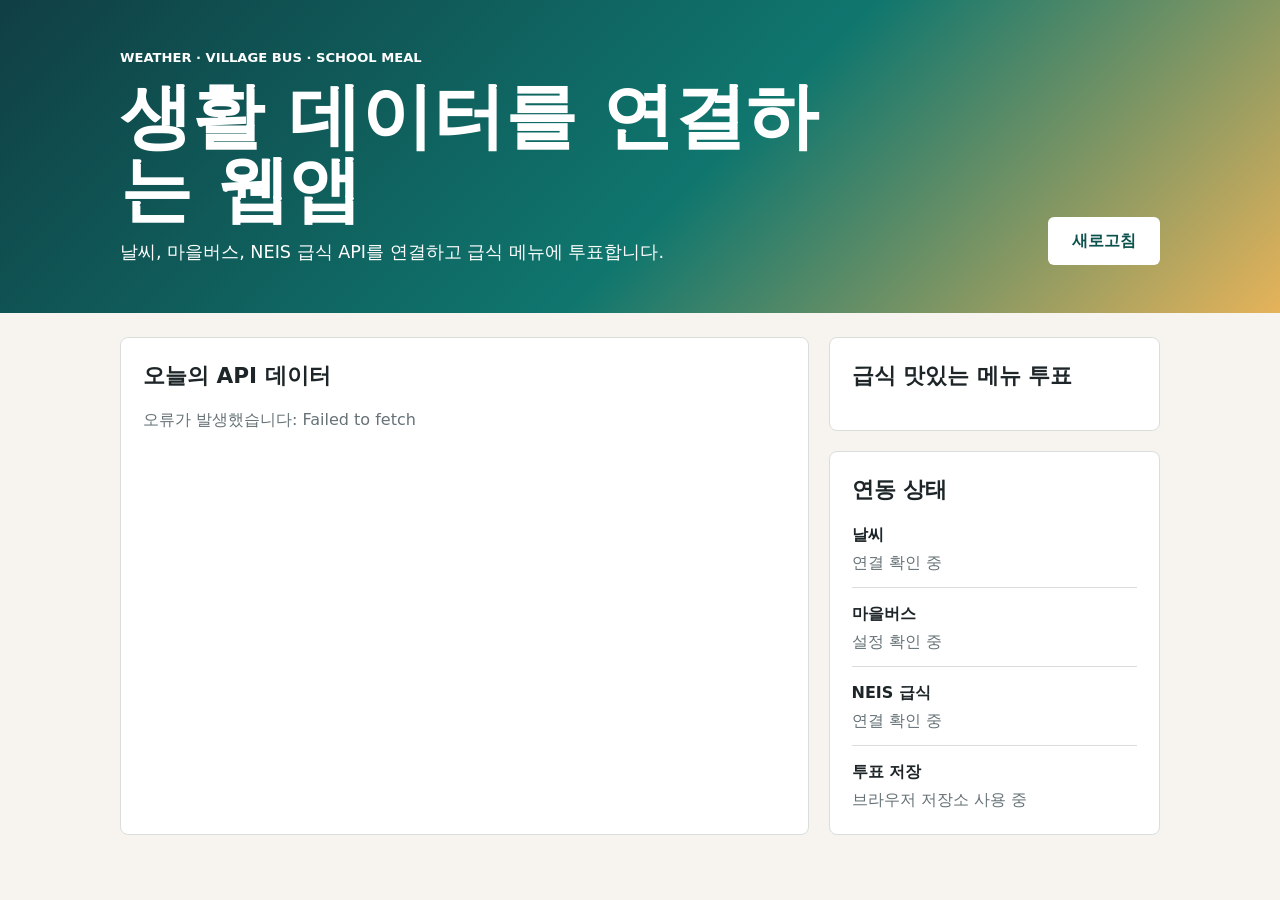
==== index.html @ c8e41b87 "Add vibe webapp lab sample project" ====
<!doctype html>
<html lang="ko">
  <head>
    <meta charset="utf-8">
    <meta name="viewport" content="width=device-width, initial-scale=1">
    <title>생활 데이터 웹앱</title>
    <link rel="stylesheet" href="./css/style.css">
  </head>
  <body>
    <header class="app-header">
      <div>
        <p class="eyebrow">Weather · Village Bus · School Meal</p>
        <h1>생활 데이터를 연결하는 웹앱</h1>
        <p class="lead">날씨, 마을버스, NEIS 급식 API를 연결하고 급식 메뉴에 투표합니다.</p>
      </div>
      <button id="refreshButton" type="button">새로고침</button>
    </header>
    <main class="layout">
      <section class="panel api-panel">
        <h2>오늘의 API 데이터</h2>
        <div id="status" class="status">초기 데이터를 불러오는 중...</div>
        <div id="apiGrid" class="api-grid"></div>
      </section>
      <section class="panel vote-panel">
        <h2>급식 맛있는 메뉴 투표</h2>
        <div id="mealVote" class="vote-list"></div>
      </section>
      <section class="panel side-panel">
        <h2>연동 상태</h2>
        <dl class="connection-list">
          <div><dt>날씨</dt><dd id="weatherState">연결 확인 중</dd></div>
          <div><dt>마을버스</dt><dd id="busState">설정 확인 중</dd></div>
          <div><dt>NEIS 급식</dt><dd id="mealState">연결 확인 중</dd></div>
          <div><dt>투표 저장</dt><dd id="voteState">브라우저 저장소 사용 중</dd></div>
        </dl>
      </section>
    </main>
    <script src="./js/config.js"></script>
    <script src="./js/adapters/api-services.js"></script>
    <script src="./js/adapters/vote-store.js"></script>
    <script src="./js/app.js"></script>
  </body>
</html>
---- css/style.css ----
:root{color-scheme:light;--bg:#f7f4ef;--surface:#fff;--text:#1d2528;--muted:#667277;--line:#d9dedc;--accent:#0f766e;--accent-dark:#0b514d}*{box-sizing:border-box}body{margin:0;background:var(--bg);color:var(--text);font-family:system-ui,-apple-system,BlinkMacSystemFont,"Segoe UI",sans-serif;line-height:1.5}.app-header{display:flex;min-height:280px;align-items:end;justify-content:space-between;gap:24px;padding:48px max(24px,calc((100vw - 1040px)/2));background:linear-gradient(135deg,#103f44 0%,#0f766e 55%,#e6b35a 100%);color:white}.eyebrow{margin:0 0 12px;font-size:.82rem;font-weight:700;letter-spacing:0;text-transform:uppercase}h1,h2,p{margin-top:0}h1{max-width:760px;margin-bottom:12px;font-size:clamp(2.2rem,7vw,4.5rem);line-height:1.02}h2{margin-bottom:16px;font-size:1.35rem}.lead{max-width:680px;margin-bottom:0;font-size:1.1rem}button{min-width:112px;border:0;border-radius:6px;padding:12px 16px;background:white;color:var(--accent-dark);font:inherit;font-weight:700;cursor:pointer}button:hover{background:#f0fbf9}.layout{display:grid;grid-template-columns:minmax(0,1.35fr) minmax(300px,.65fr);gap:20px;width:min(1040px,calc(100% - 32px));margin:24px auto 48px}.panel{border:1px solid var(--line);border-radius:8px;padding:22px;background:var(--surface)}.status{margin-bottom:16px;color:var(--muted)}.api-panel{grid-row:span 2}.api-grid,.vote-list{display:grid;gap:12px}.api-card,.vote-card{border:1px solid var(--line);border-radius:8px;padding:16px;background:#fbfcfb}.api-card strong,.vote-card strong{display:block;margin-bottom:6px}.api-card p{margin-bottom:10px;color:var(--muted)}.meta-row,.vote-row{display:flex;flex-wrap:wrap;align-items:center;justify-content:space-between;gap:10px}.badge{display:inline-flex;align-items:center;min-height:26px;border-radius:999px;padding:4px 10px;background:#e7f5f2;color:var(--accent-dark);font-size:.85rem;font-weight:700}.vote-card button{min-width:auto;background:var(--accent);color:white}.vote-card button:hover{background:var(--accent-dark)}.empty-note{margin:0;color:var(--muted)}.connection-list{display:grid;gap:14px;margin:0}.connection-list div{border-bottom:1px solid var(--line);padding-bottom:12px}.connection-list div:last-child{border-bottom:0;padding-bottom:0}dt{font-weight:800}dd{margin:4px 0 0;color:var(--muted)}@media(max-width:760px){.app-header{display:grid;min-height:360px;align-items:end}.layout{grid-template-columns:1fr}button{width:100%}}
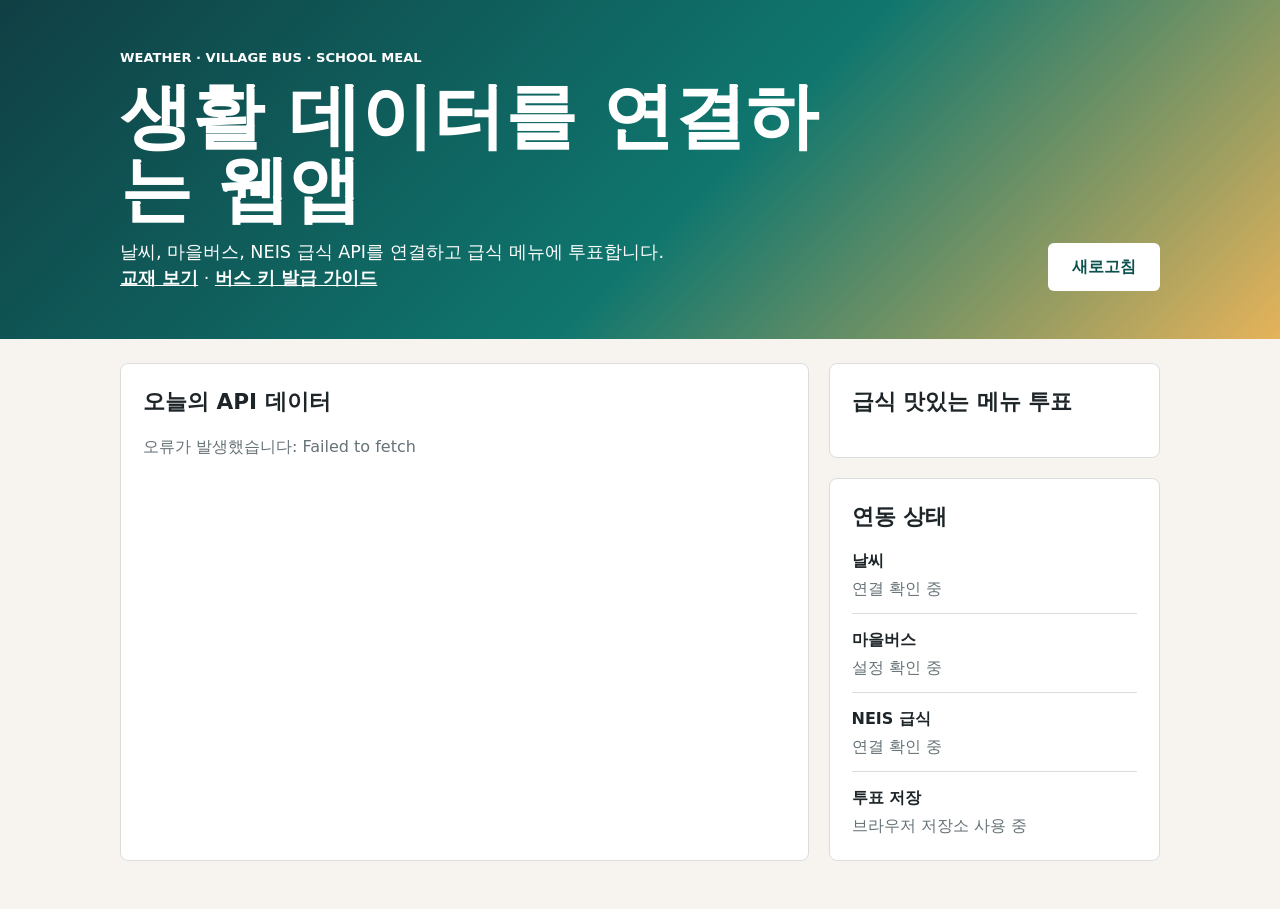
==== commit 0f38be44: "Link textbook and bus key guide from app" ====
--- a/index.html
+++ b/index.html
@@ -12,6 +12,7 @@
         <p class="eyebrow">Weather · Village Bus · School Meal</p>
         <h1>생활 데이터를 연결하는 웹앱</h1>
         <p class="lead">날씨, 마을버스, NEIS 급식 API를 연결하고 급식 메뉴에 투표합니다.</p>
+        <p class="lead"><a href="./textbook.html" style="color:white;font-weight:800">교재 보기</a> · <a href="./docs/BUS_API_KEY_GUIDE.md" style="color:white;font-weight:800">버스 키 발급 가이드</a></p>
       </div>
       <button id="refreshButton" type="button">새로고침</button>
     </header>
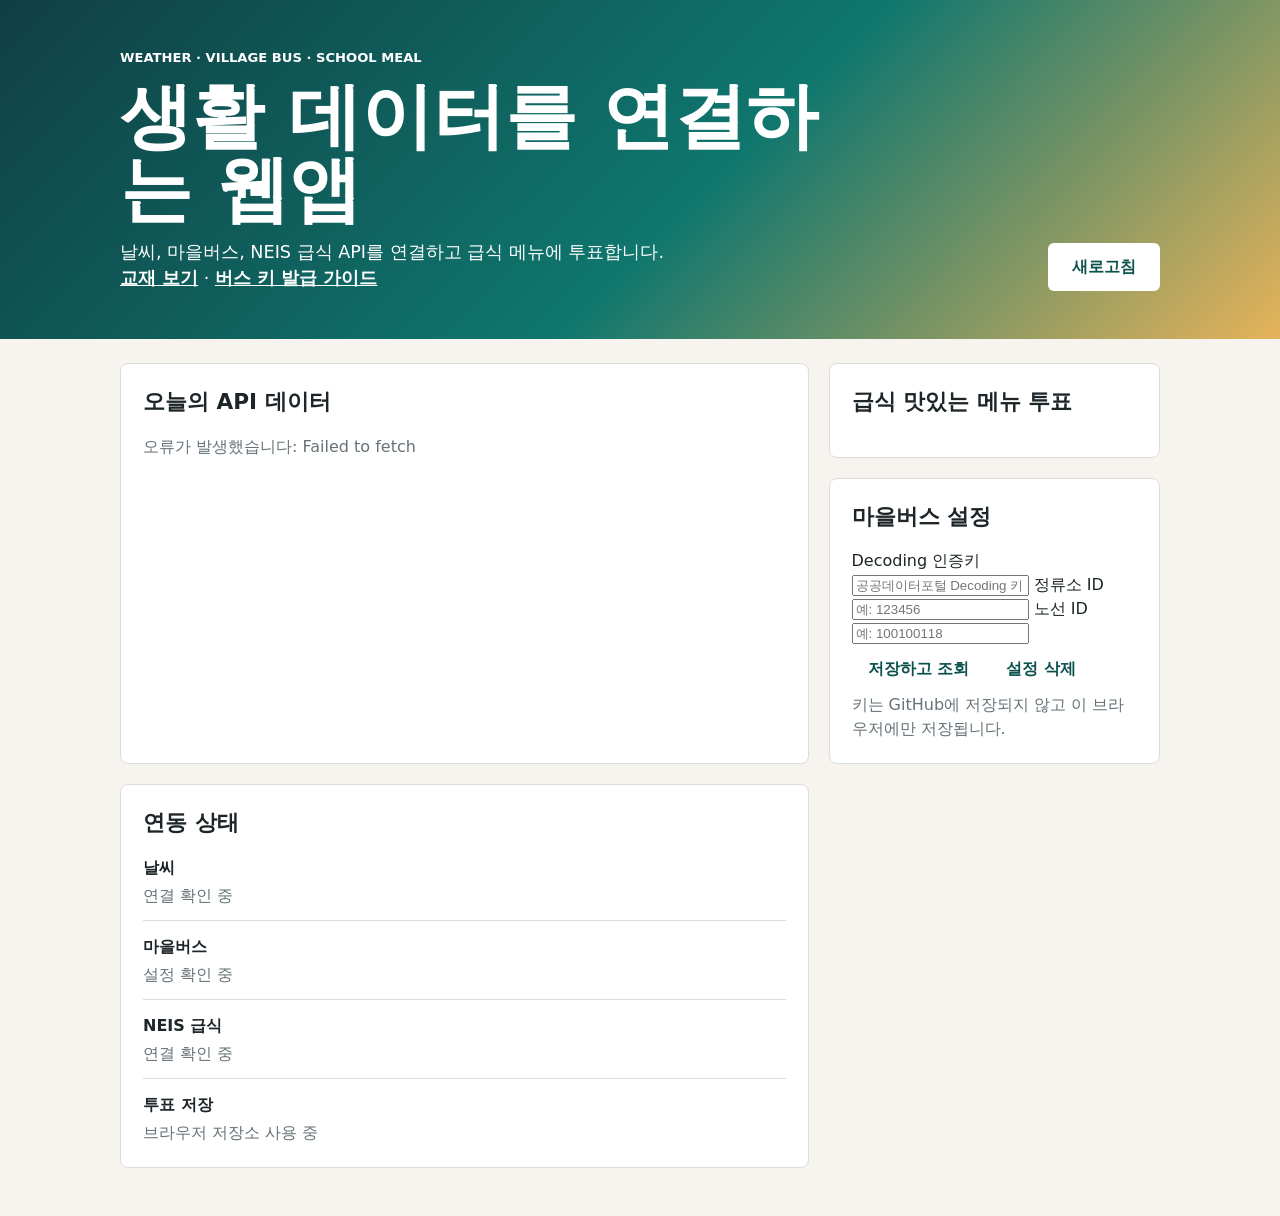
==== commit bded4678: "Add browser bus settings form" ====
--- a/index.html
+++ b/index.html
@@ -27,6 +27,16 @@
         <div id="mealVote" class="vote-list"></div>
       </section>
       <section class="panel side-panel">
+        <h2>마을버스 설정</h2>
+        <form id="busSettingsForm" class="settings-form">
+          <label>Decoding 인증키<input id="busServiceKey" type="password" autocomplete="off" placeholder="공공데이터포털 Decoding 키"></label>
+          <label>정류소 ID<input id="busStationId" type="text" placeholder="예: 123456"></label>
+          <label>노선 ID<input id="busRouteId" type="text" placeholder="예: 100100118"></label>
+          <div class="settings-actions"><button type="submit">저장하고 조회</button><button id="clearBusSettings" type="button">설정 삭제</button></div>
+        </form>
+        <p class="empty-note">키는 GitHub에 저장되지 않고 이 브라우저에만 저장됩니다.</p>
+      </section>
+      <section class="panel side-panel">
         <h2>연동 상태</h2>
         <dl class="connection-list">
           <div><dt>날씨</dt><dd id="weatherState">연결 확인 중</dd></div>
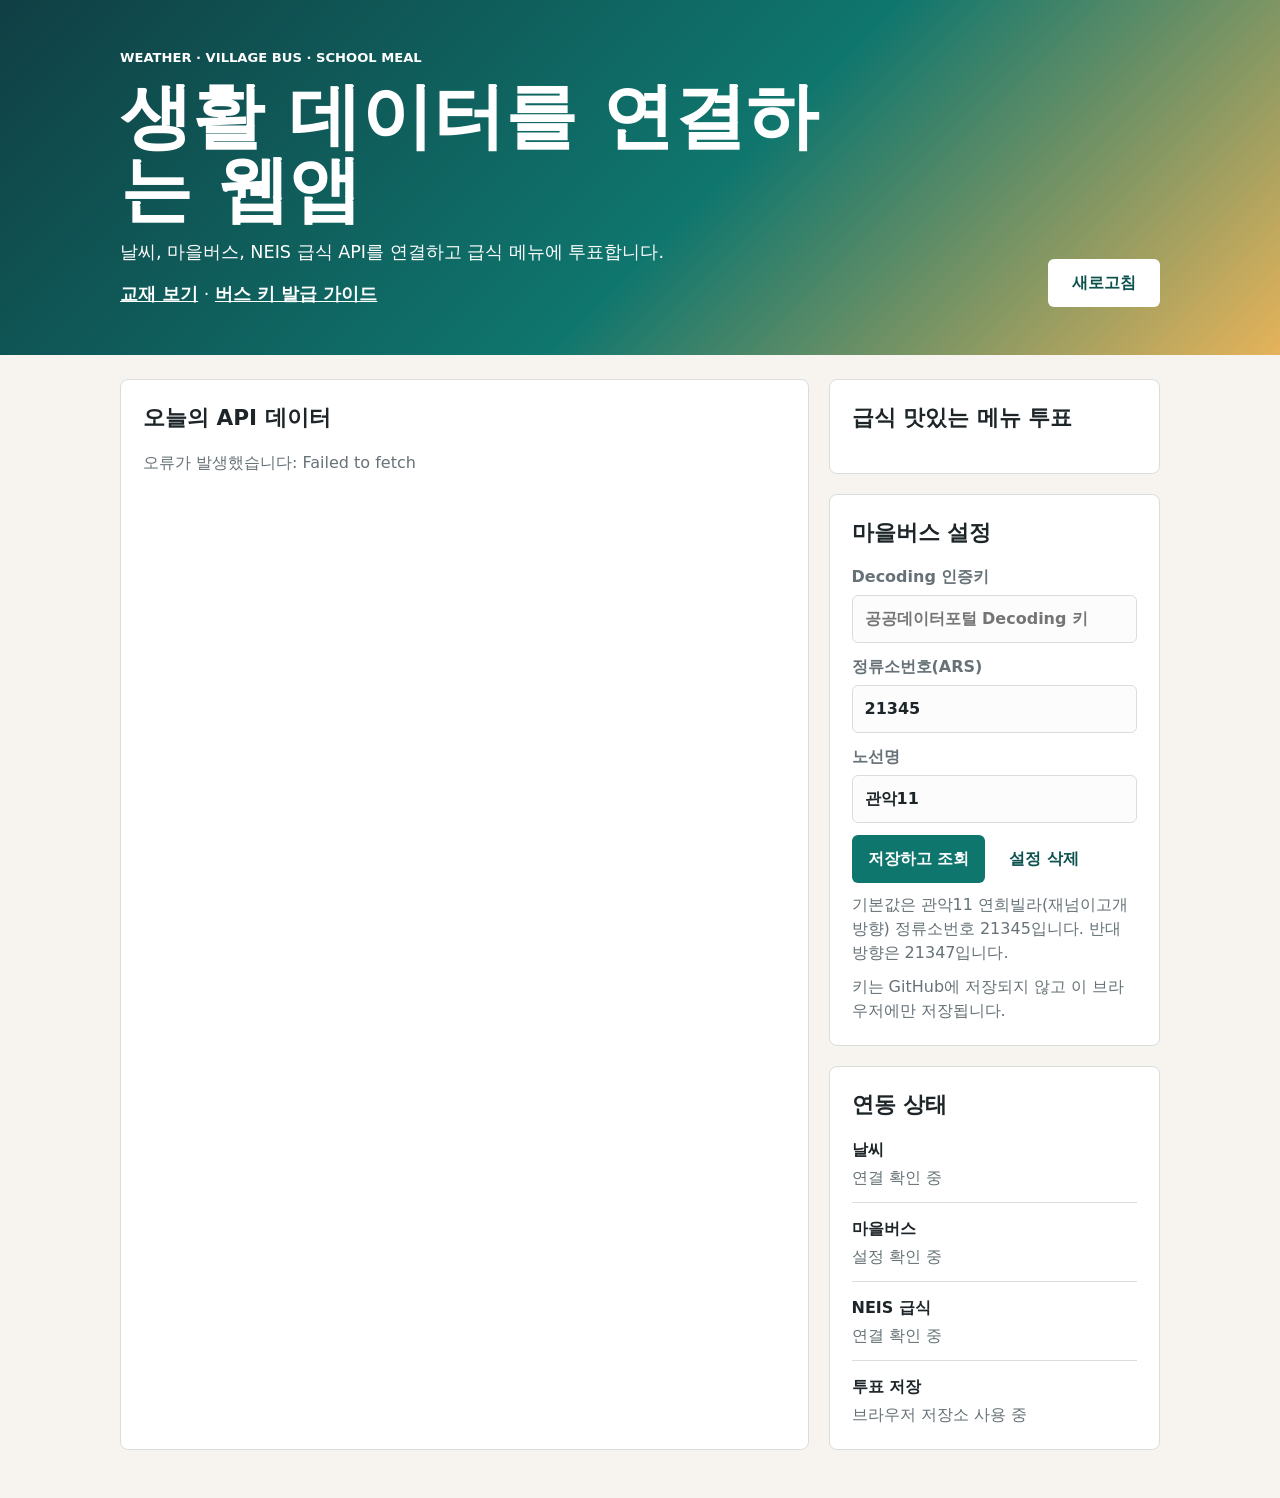
==== commit d03c597c: "Label bus settings for Yeonhui Villa ARS stop" ====
--- a/index.html
+++ b/index.html
@@ -30,10 +30,11 @@
         <h2>마을버스 설정</h2>
         <form id="busSettingsForm" class="settings-form">
           <label>Decoding 인증키<input id="busServiceKey" type="password" autocomplete="off" placeholder="공공데이터포털 Decoding 키"></label>
-          <label>정류소 ID<input id="busStationId" type="text" placeholder="예: 123456"></label>
-          <label>노선 ID<input id="busRouteId" type="text" placeholder="예: 100100118"></label>
+          <label>정류소번호(ARS)<input id="busStationId" type="text" placeholder="연희빌라 기본값: 21345"></label>
+          <label>노선명<input id="busRouteId" type="text" placeholder="관악11"></label>
           <div class="settings-actions"><button type="submit">저장하고 조회</button><button id="clearBusSettings" type="button">설정 삭제</button></div>
         </form>
+        <p class="empty-note">기본값은 관악11 연희빌라(재넘이고개 방향) 정류소번호 21345입니다. 반대 방향은 21347입니다.</p>
         <p class="empty-note">키는 GitHub에 저장되지 않고 이 브라우저에만 저장됩니다.</p>
       </section>
       <section class="panel side-panel">
--- a/css/style.css
+++ b/css/style.css
@@ -1 +1 @@
-:root{color-scheme:light;--bg:#f7f4ef;--surface:#fff;--text:#1d2528;--muted:#667277;--line:#d9dedc;--accent:#0f766e;--accent-dark:#0b514d}*{box-sizing:border-box}body{margin:0;background:var(--bg);color:var(--text);font-family:system-ui,-apple-system,BlinkMacSystemFont,"Segoe UI",sans-serif;line-height:1.5}.app-header{display:flex;min-height:280px;align-items:end;justify-content:space-between;gap:24px;padding:48px max(24px,calc((100vw - 1040px)/2));background:linear-gradient(135deg,#103f44 0%,#0f766e 55%,#e6b35a 100%);color:white}.eyebrow{margin:0 0 12px;font-size:.82rem;font-weight:700;letter-spacing:0;text-transform:uppercase}h1,h2,p{margin-top:0}h1{max-width:760px;margin-bottom:12px;font-size:clamp(2.2rem,7vw,4.5rem);line-height:1.02}h2{margin-bottom:16px;font-size:1.35rem}.lead{max-width:680px;margin-bottom:0;font-size:1.1rem}button{min-width:112px;border:0;border-radius:6px;padding:12px 16px;background:white;color:var(--accent-dark);font:inherit;font-weight:700;cursor:pointer}button:hover{background:#f0fbf9}.layout{display:grid;grid-template-columns:minmax(0,1.35fr) minmax(300px,.65fr);gap:20px;width:min(1040px,calc(100% - 32px));margin:24px auto 48px}.panel{border:1px solid var(--line);border-radius:8px;padding:22px;background:var(--surface)}.status{margin-bottom:16px;color:var(--muted)}.api-panel{grid-row:span 2}.api-grid,.vote-list{display:grid;gap:12px}.api-card,.vote-card{border:1px solid var(--line);border-radius:8px;padding:16px;background:#fbfcfb}.api-card strong,.vote-card strong{display:block;margin-bottom:6px}.api-card p{margin-bottom:10px;color:var(--muted)}.meta-row,.vote-row{display:flex;flex-wrap:wrap;align-items:center;justify-content:space-between;gap:10px}.badge{display:inline-flex;align-items:center;min-height:26px;border-radius:999px;padding:4px 10px;background:#e7f5f2;color:var(--accent-dark);font-size:.85rem;font-weight:700}.vote-card button{min-width:auto;background:var(--accent);color:white}.vote-card button:hover{background:var(--accent-dark)}.empty-note{margin:0;color:var(--muted)}.connection-list{display:grid;gap:14px;margin:0}.connection-list div{border-bottom:1px solid var(--line);padding-bottom:12px}.connection-list div:last-child{border-bottom:0;padding-bottom:0}dt{font-weight:800}dd{margin:4px 0 0;color:var(--muted)}@media(max-width:760px){.app-header{display:grid;min-height:360px;align-items:end}.layout{grid-template-columns:1fr}button{width:100%}}+:root{color-scheme:light;--bg:#f7f4ef;--surface:#fff;--text:#1d2528;--muted:#667277;--line:#d9dedc;--accent:#0f766e;--accent-dark:#0b514d}*{box-sizing:border-box}body{margin:0;background:var(--bg);color:var(--text);font-family:system-ui,-apple-system,BlinkMacSystemFont,"Segoe UI",sans-serif;line-height:1.5}.app-header{display:flex;min-height:280px;align-items:end;justify-content:space-between;gap:24px;padding:48px max(24px,calc((100vw - 1040px)/2));background:linear-gradient(135deg,#103f44 0%,#0f766e 55%,#e6b35a 100%);color:white}.eyebrow{margin:0 0 12px;font-size:.82rem;font-weight:700;letter-spacing:0;text-transform:uppercase}h1,h2,p{margin-top:0}h1{max-width:760px;margin-bottom:12px;font-size:clamp(2.2rem,7vw,4.5rem);line-height:1.02}h2{margin-bottom:16px;font-size:1.35rem}.lead{max-width:680px;margin-bottom:0;font-size:1.1rem}.lead+.lead{margin-top:16px}button{min-width:112px;border:0;border-radius:6px;padding:12px 16px;background:white;color:var(--accent-dark);font:inherit;font-weight:700;cursor:pointer}button:hover{background:#f0fbf9}.layout{display:grid;grid-template-columns:minmax(0,1.35fr) minmax(300px,.65fr);gap:20px;width:min(1040px,calc(100% - 32px));margin:24px auto 48px}.panel{border:1px solid var(--line);border-radius:8px;padding:22px;background:var(--surface)}.status{margin-bottom:16px;color:var(--muted)}.api-panel{grid-row:span 3}.api-grid,.vote-list{display:grid;gap:12px}.api-card,.vote-card{border:1px solid var(--line);border-radius:8px;padding:16px;background:#fbfcfb}.api-card strong,.vote-card strong{display:block;margin-bottom:6px}.api-card p{margin-bottom:10px;color:var(--muted)}.meta-row,.vote-row{display:flex;flex-wrap:wrap;align-items:center;justify-content:space-between;gap:10px}.badge{display:inline-flex;align-items:center;min-height:26px;border-radius:999px;padding:4px 10px;background:#e7f5f2;color:var(--accent-dark);font-size:.85rem;font-weight:700}.vote-card button{min-width:auto;background:var(--accent);color:white}.vote-card button:hover{background:var(--accent-dark)}.empty-note{margin:10px 0 0;color:var(--muted)}.connection-list{display:grid;gap:14px;margin:0}.connection-list div{border-bottom:1px solid var(--line);padding-bottom:12px}.connection-list div:last-child{border-bottom:0;padding-bottom:0}dt{font-weight:800}dd{margin:4px 0 0;color:var(--muted)}.settings-form{display:grid;gap:12px}.settings-form label{display:grid;gap:6px;color:var(--muted);font-weight:700}.settings-form input{width:100%;border:1px solid var(--line);border-radius:6px;padding:11px 12px;font:inherit;color:var(--text);background:#fbfcfb}.settings-actions{display:flex;gap:8px;flex-wrap:wrap}.settings-actions button:first-child{background:var(--accent);color:white}.settings-actions button:first-child:hover{background:var(--accent-dark)}.settings-actions button{min-width:auto}@media(max-width:760px){.app-header{display:grid;min-height:360px;align-items:end}.layout{grid-template-columns:1fr}button{width:100%}.settings-actions{display:grid}}
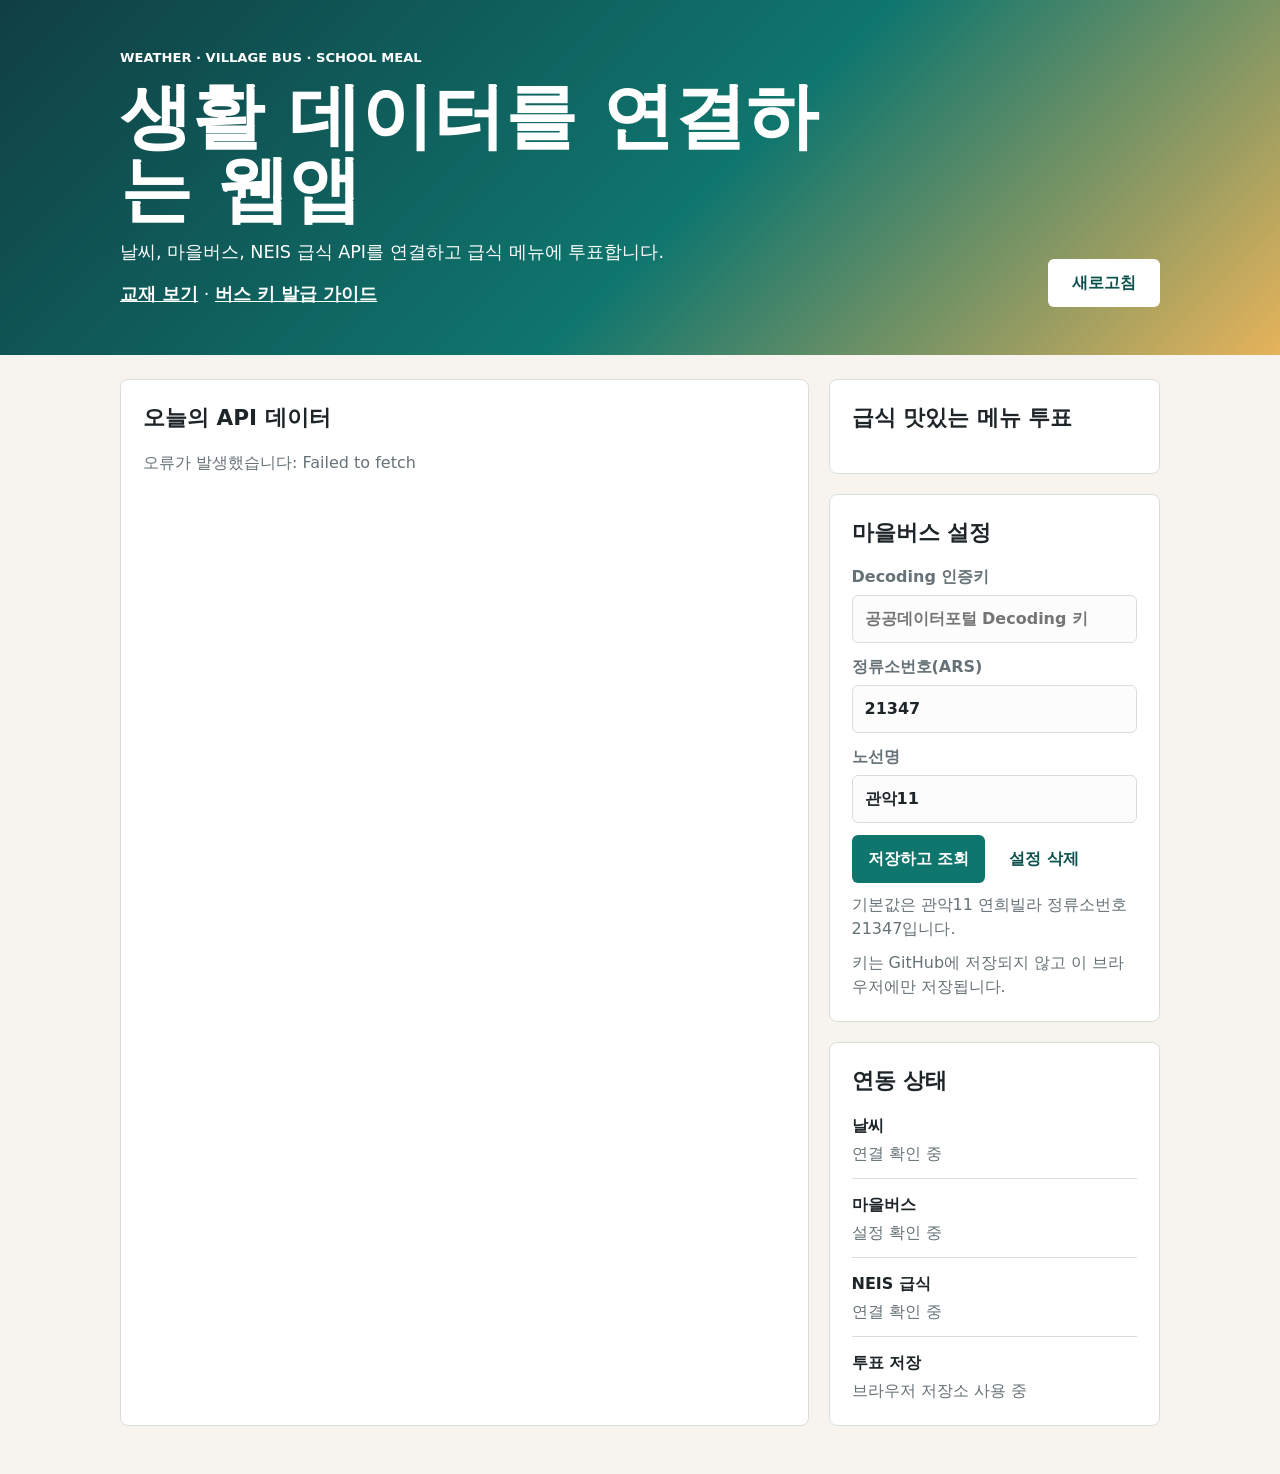
==== commit c4157a86: "Update Yeonhui Villa stop guidance to 21347" ====
--- a/index.html
+++ b/index.html
@@ -30,11 +30,11 @@
         <h2>마을버스 설정</h2>
         <form id="busSettingsForm" class="settings-form">
           <label>Decoding 인증키<input id="busServiceKey" type="password" autocomplete="off" placeholder="공공데이터포털 Decoding 키"></label>
-          <label>정류소번호(ARS)<input id="busStationId" type="text" placeholder="연희빌라 기본값: 21345"></label>
+          <label>정류소번호(ARS)<input id="busStationId" type="text" placeholder="연희빌라 기본값: 21347"></label>
           <label>노선명<input id="busRouteId" type="text" placeholder="관악11"></label>
           <div class="settings-actions"><button type="submit">저장하고 조회</button><button id="clearBusSettings" type="button">설정 삭제</button></div>
         </form>
-        <p class="empty-note">기본값은 관악11 연희빌라(재넘이고개 방향) 정류소번호 21345입니다. 반대 방향은 21347입니다.</p>
+        <p class="empty-note">기본값은 관악11 연희빌라 정류소번호 21347입니다.</p>
         <p class="empty-note">키는 GitHub에 저장되지 않고 이 브라우저에만 저장됩니다.</p>
       </section>
       <section class="panel side-panel">
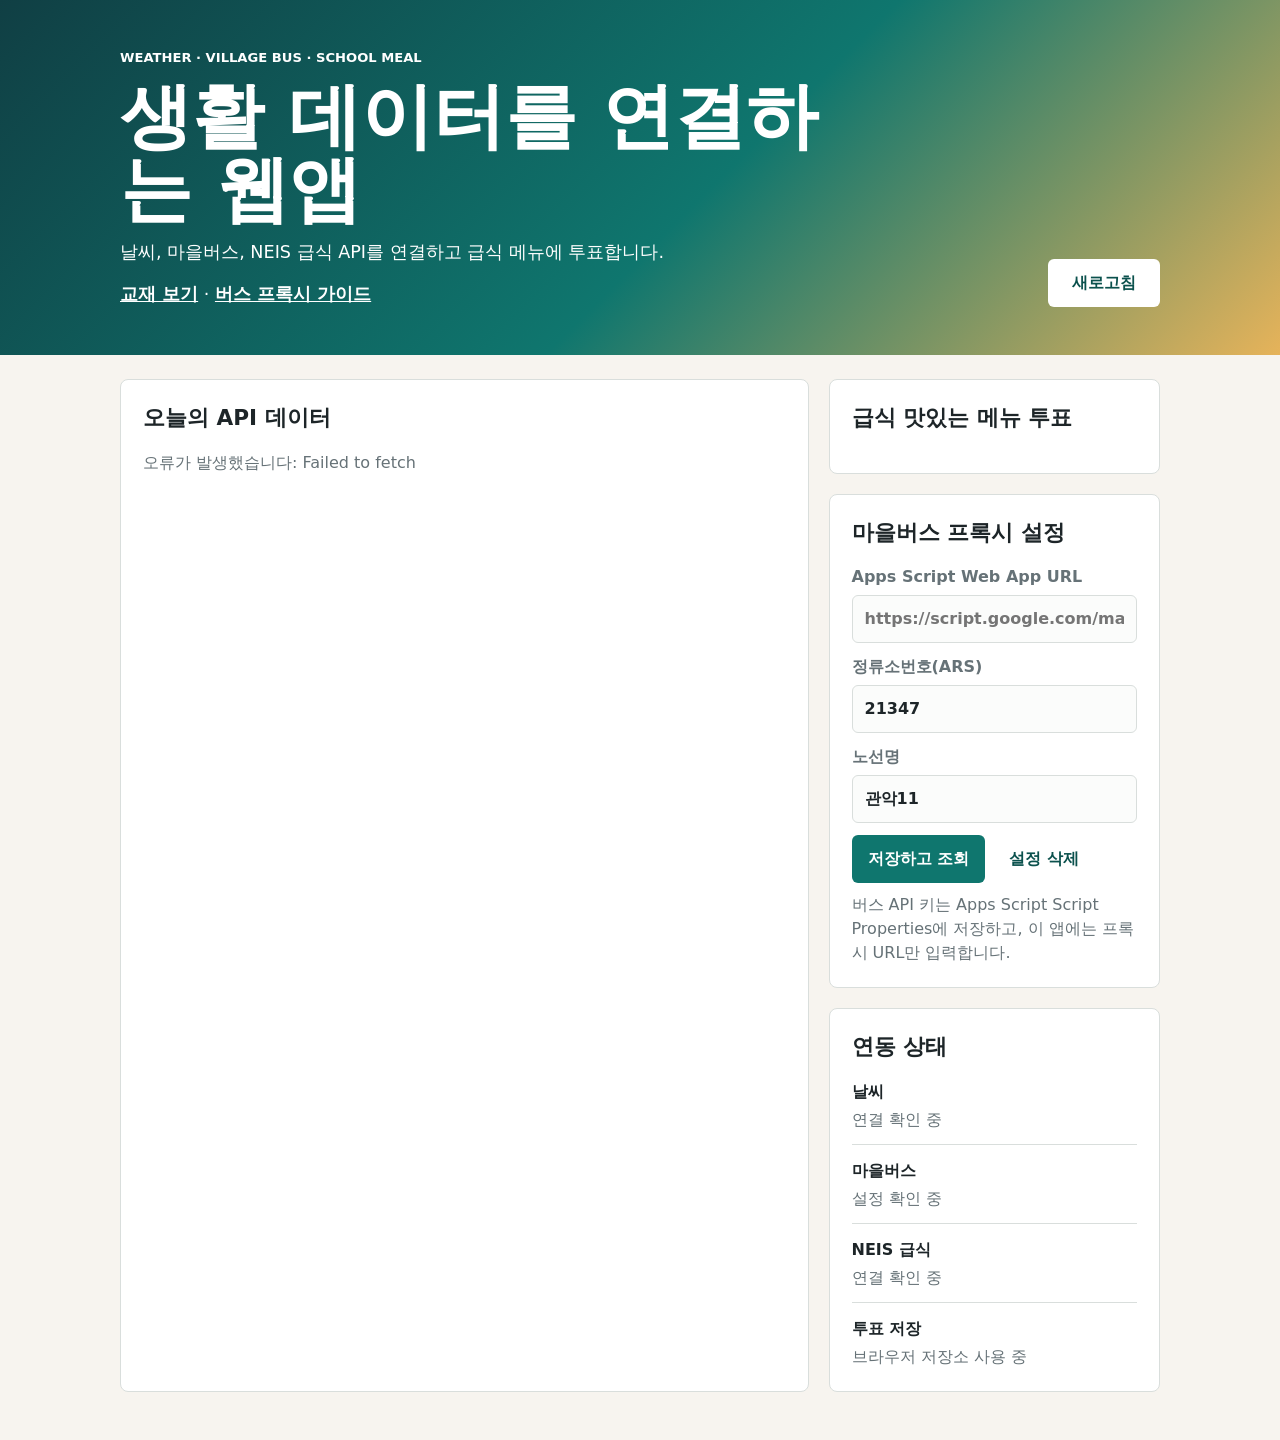
==== commit 0c962665: "Change bus settings form to proxy URL" ====
--- a/index.html
+++ b/index.html
@@ -12,7 +12,7 @@
         <p class="eyebrow">Weather · Village Bus · School Meal</p>
         <h1>생활 데이터를 연결하는 웹앱</h1>
         <p class="lead">날씨, 마을버스, NEIS 급식 API를 연결하고 급식 메뉴에 투표합니다.</p>
-        <p class="lead"><a href="./textbook.html" style="color:white;font-weight:800">교재 보기</a> · <a href="./docs/BUS_API_KEY_GUIDE.md" style="color:white;font-weight:800">버스 키 발급 가이드</a></p>
+        <p class="lead"><a href="./textbook.html" style="color:white;font-weight:800">교재 보기</a> · <a href="./docs/BUS_PROXY_GUIDE.md" style="color:white;font-weight:800">버스 프록시 가이드</a></p>
       </div>
       <button id="refreshButton" type="button">새로고침</button>
     </header>
@@ -27,15 +27,14 @@
         <div id="mealVote" class="vote-list"></div>
       </section>
       <section class="panel side-panel">
-        <h2>마을버스 설정</h2>
+        <h2>마을버스 프록시 설정</h2>
         <form id="busSettingsForm" class="settings-form">
-          <label>Decoding 인증키<input id="busServiceKey" type="password" autocomplete="off" placeholder="공공데이터포털 Decoding 키"></label>
+          <label>Apps Script Web App URL<input id="busServiceKey" type="url" autocomplete="off" placeholder="https://script.google.com/macros/s/.../exec"></label>
           <label>정류소번호(ARS)<input id="busStationId" type="text" placeholder="연희빌라 기본값: 21347"></label>
           <label>노선명<input id="busRouteId" type="text" placeholder="관악11"></label>
           <div class="settings-actions"><button type="submit">저장하고 조회</button><button id="clearBusSettings" type="button">설정 삭제</button></div>
         </form>
-        <p class="empty-note">기본값은 관악11 연희빌라 정류소번호 21347입니다.</p>
-        <p class="empty-note">키는 GitHub에 저장되지 않고 이 브라우저에만 저장됩니다.</p>
+        <p class="empty-note">버스 API 키는 Apps Script Script Properties에 저장하고, 이 앱에는 프록시 URL만 입력합니다.</p>
       </section>
       <section class="panel side-panel">
         <h2>연동 상태</h2>
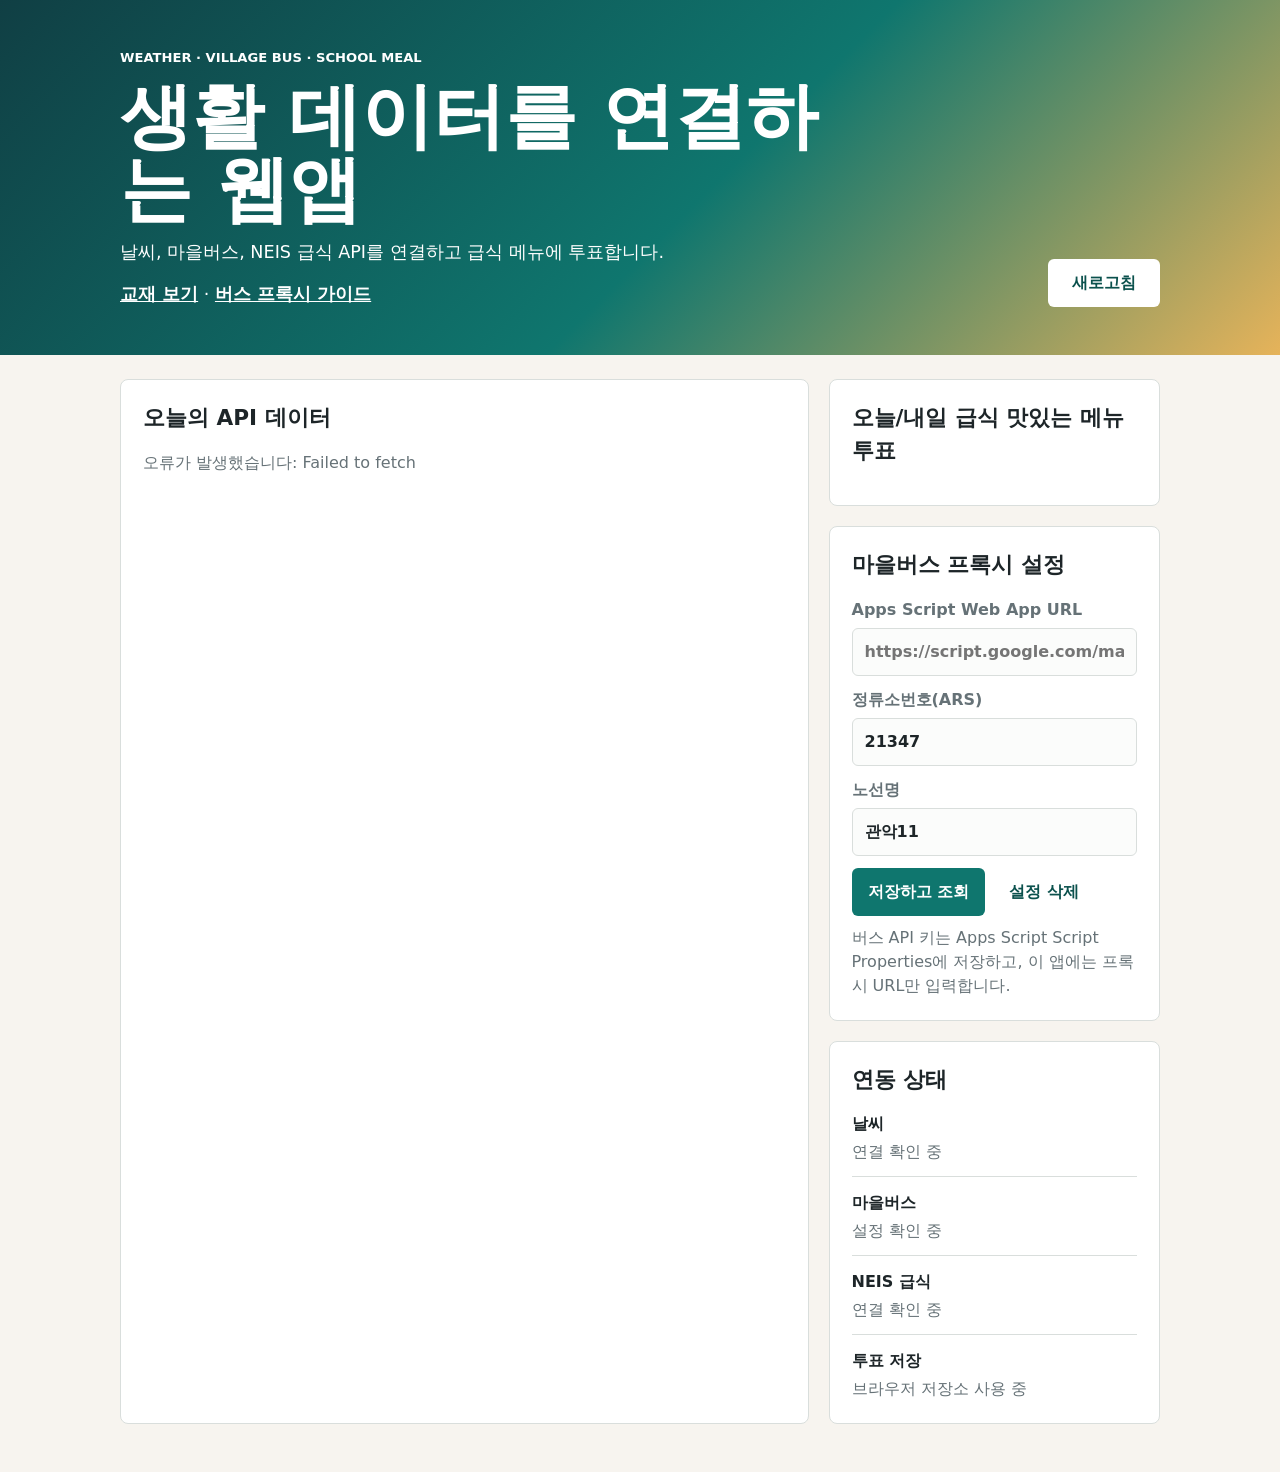
==== commit 3f873ffd: "Label meal voting for today and tomorrow" ====
--- a/index.html
+++ b/index.html
@@ -23,7 +23,7 @@
         <div id="apiGrid" class="api-grid"></div>
       </section>
       <section class="panel vote-panel">
-        <h2>급식 맛있는 메뉴 투표</h2>
+        <h2>오늘/내일 급식 맛있는 메뉴 투표</h2>
         <div id="mealVote" class="vote-list"></div>
       </section>
       <section class="panel side-panel">
